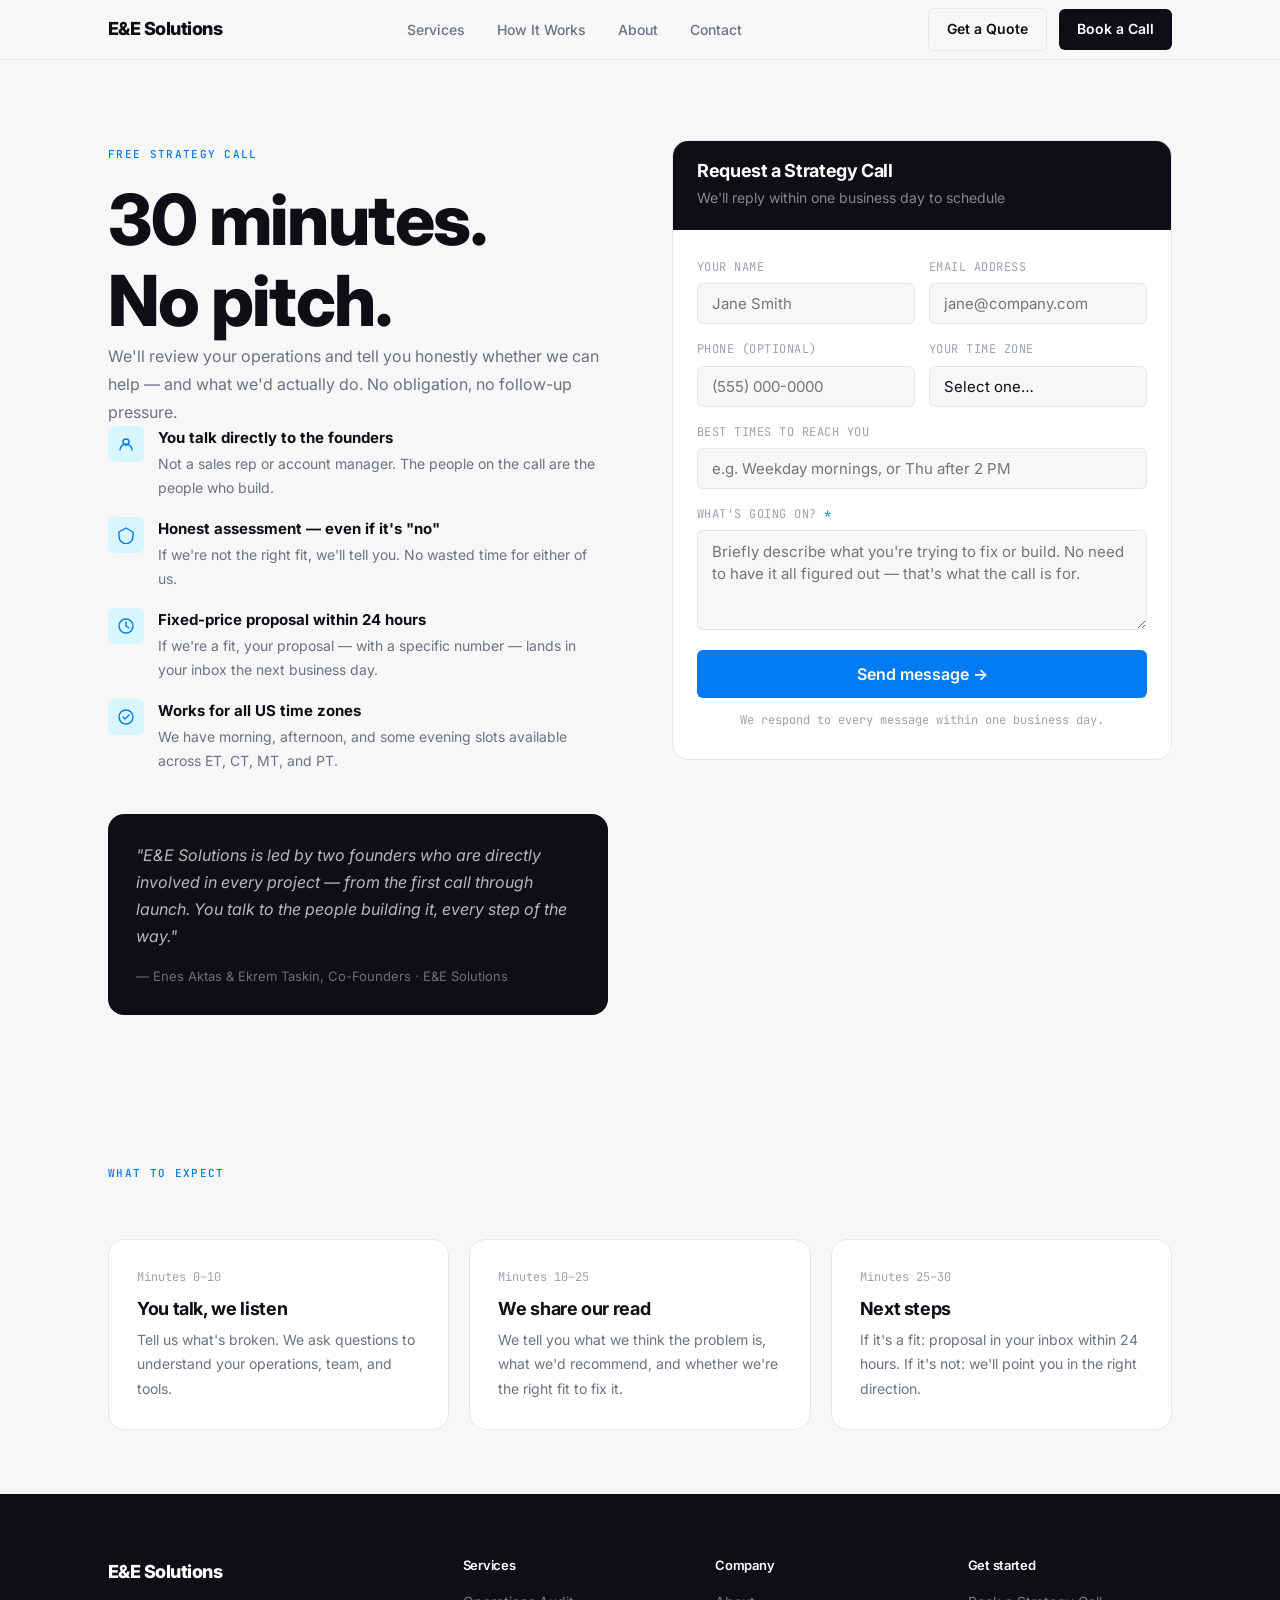
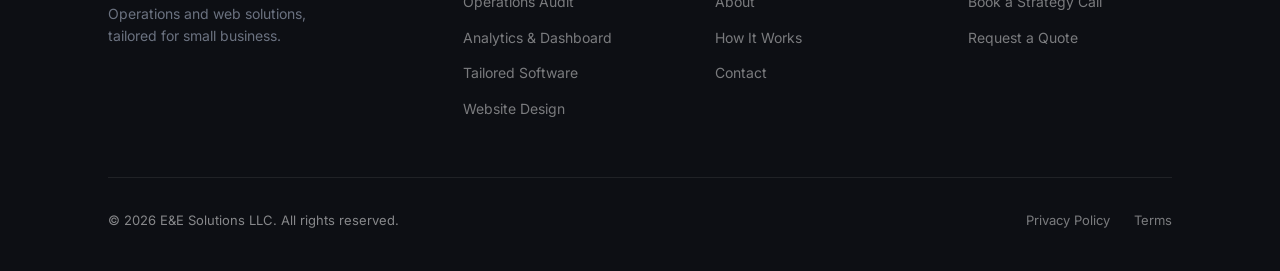
==== book-a-call.html @ d8e3f091 "Initial commit: E&E Solutions static site with Web3Forms integration - 7 HTML pages (index, about, s" ====
<!DOCTYPE html>
<html lang="en">
<head>
  <meta charset="UTF-8" />
  <meta name="viewport" content="width=device-width, initial-scale=1.0" />
  <title>Book a Free Strategy Call — E&E Solutions</title>
  <meta name="description" content="30 minutes. No pitch. We'll review your operations and tell you honestly whether we can help. Book a free strategy call with E&E Solutions." />
  <link rel="stylesheet" href="styles/main.css" />
  <style>
    .call-layout {
      display: grid;
      grid-template-columns: 1fr 1fr;
      gap: 64px;
      align-items: start;
      padding-top: calc(60px + 80px);
      padding-bottom: 80px;
    }
    .call-left h1 { margin-bottom: 20px; }
    .call-left .call-sub {
      font-size: 19px;
      color: var(--fg-muted);
      line-height: 1.65;
      margin-bottom: 40px;
      max-width: 480px;
    }

    .call-perks {
      display: flex;
      flex-direction: column;
      gap: 16px;
      margin-bottom: 40px;
    }
    .call-perk {
      display: flex;
      gap: 14px;
      align-items: flex-start;
    }
    .call-perk-icon {
      width: 36px; height: 36px;
      border-radius: var(--r-sm);
      background: var(--accent-soft);
      display: flex;
      align-items: center;
      justify-content: center;
      color: var(--accent);
      flex-shrink: 0;
    }
    .call-perk-text strong { display: block; font-size: 15px; margin-bottom: 2px; }
    .call-perk-text p { font-size: 14px; }

    .call-quote {
      background: var(--fg);
      border-radius: var(--r-lg);
      padding: 28px;
      margin-top: 40px;
    }
    .call-quote blockquote {
      font-size: 16px;
      color: rgba(255,255,255,0.7);
      line-height: 1.7;
      font-style: italic;
      margin-bottom: 16px;
    }
    .call-quote-attr {
      font-size: 13px;
      color: rgba(255,255,255,0.4);
      font-style: normal;
    }

    /* Message form */
    .msg-container {
      background: var(--bg-card);
      border: 1px solid var(--border);
      border-radius: var(--r-lg);
      overflow: hidden;
      position: sticky;
      top: 80px;
    }
    .msg-header {
      background: var(--fg);
      padding: 20px 24px;
    }
    .msg-header h3 { color: #fff; font-size: 18px; margin-bottom: 4px; }
    .msg-header p { color: rgba(255,255,255,0.5); font-size: 14px; }
    .msg-body { padding: 28px 24px; }
    .msg-row {
      display: grid;
      grid-template-columns: 1fr 1fr;
      gap: 14px;
    }
    .msg-field {
      display: flex;
      flex-direction: column;
      gap: 6px;
      margin-bottom: 16px;
    }
    .msg-field label {
      font-size: 12px;
      font-family: var(--font-mono);
      color: var(--fg-light);
      text-transform: uppercase;
      letter-spacing: 0.04em;
    }
    .msg-field input,
    .msg-field select,
    .msg-field textarea {
      background: var(--bg);
      border: 1px solid var(--border);
      border-radius: var(--r-sm);
      padding: 10px 14px;
      font-size: 15px;
      color: var(--fg);
      font-family: var(--font-sans);
      transition: border-color 0.15s;
      outline: none;
      width: 100%;
      box-sizing: border-box;
    }
    .msg-field input:focus,
    .msg-field select:focus,
    .msg-field textarea:focus { border-color: var(--accent); }
    .msg-field textarea { resize: vertical; min-height: 100px; line-height: 1.5; }
    .msg-field select { appearance: none; cursor: pointer; }
    .msg-submit {
      width: 100%;
      justify-content: center;
      margin-top: 4px;
    }
    .msg-note {
      font-size: 12px;
      color: var(--fg-light);
      text-align: center;
      margin-top: 12px;
      font-family: var(--font-mono);
    }

    /* Success state */
    .msg-success {
      display: none;
      padding: 48px 24px;
      text-align: center;
    }
    .msg-success-icon {
      width: 56px; height: 56px;
      border-radius: 50%;
      background: oklch(94% 0.06 145);
      display: flex;
      align-items: center;
      justify-content: center;
      margin: 0 auto 20px;
    }

    @media (max-width: 900px) {
      .call-layout { grid-template-columns: 1fr; }
      .calendar-container { position: static; }
    }
  </style>
</head>
<body>

<nav class="nav">
  <div class="nav-inner">
    <a href="index.html" class="nav-logo">
      E&E Solutions
    </a>
    <ul class="nav-links">
      <li><a href="services.html">Services</a></li>
      <li><a href="how-it-works.html">How It Works</a></li>
      <li><a href="about.html">About</a></li>
      <li><a href="contact.html">Contact</a></li>
    </ul>
    <div class="nav-cta">
      <a href="quote.html" class="btn btn-outline" style="padding:9px 18px;font-size:14px;">Get a Quote</a>
      <a href="book-a-call.html" class="btn btn-primary" style="padding:9px 18px;font-size:14px;">Book a Call</a>
    </div>
    <button class="hamburger" onclick="toggleMenu()" aria-label="Menu">
      <span></span><span></span><span></span>
    </button>
  </div>
</nav>
<div class="mobile-menu" id="mobileMenu">
  <a href="services.html">Services</a>
  <a href="how-it-works.html">How It Works</a>
  <a href="about.html">About</a>
  <a href="contact.html">Contact</a>
  <a href="quote.html">Get a Quote</a>
  <a href="book-a-call.html" style="color:var(--accent);font-weight:600;">Book a Call →</a>
</div>

<div class="container">
  <div class="call-layout">

    <!-- LEFT: copy -->
    <div>
      <span class="section-label">Free strategy call</span>
      <h1>30 minutes.<br/>No pitch.</h1>
      <p class="call-sub">We'll review your operations and tell you honestly whether we can help — and what we'd actually do. No obligation, no follow-up pressure.</p>

      <div class="call-perks">
        <div class="call-perk">
          <div class="call-perk-icon">
            <svg width="18" height="18" viewBox="0 0 18 18" fill="none"><circle cx="9" cy="7" r="3" stroke="currentColor" stroke-width="1.4"/><path d="M3 15c0-3.314 2.686-6 6-6s6 2.686 6 6" stroke="currentColor" stroke-width="1.4" stroke-linecap="round"/></svg>
          </div>
          <div class="call-perk-text">
            <strong>You talk directly to the founders</strong>
            <p>Not a sales rep or account manager. The people on the call are the people who build.</p>
          </div>
        </div>
        <div class="call-perk">
          <div class="call-perk-icon">
            <svg width="18" height="18" viewBox="0 0 18 18" fill="none"><path d="M9 2L2 6v4c0 4 3 7 7 8 4-1 7-4 7-8V6L9 2z" stroke="currentColor" stroke-width="1.4" stroke-linecap="round" stroke-linejoin="round"/></svg>
          </div>
          <div class="call-perk-text">
            <strong>Honest assessment — even if it's "no"</strong>
            <p>If we're not the right fit, we'll tell you. No wasted time for either of us.</p>
          </div>
        </div>
        <div class="call-perk">
          <div class="call-perk-icon">
            <svg width="18" height="18" viewBox="0 0 18 18" fill="none"><circle cx="9" cy="9" r="7" stroke="currentColor" stroke-width="1.4"/><path d="M9 5v4l3 2" stroke="currentColor" stroke-width="1.4" stroke-linecap="round"/></svg>
          </div>
          <div class="call-perk-text">
            <strong>Fixed-price proposal within 24 hours</strong>
            <p>If we're a fit, your proposal — with a specific number — lands in your inbox the next business day.</p>
          </div>
        </div>
        <div class="call-perk">
          <div class="call-perk-icon">
            <svg width="18" height="18" viewBox="0 0 18 18" fill="none"><circle cx="9" cy="9" r="7" stroke="currentColor" stroke-width="1.4"/><path d="M6 9l2 2 4-4" stroke="currentColor" stroke-width="1.4" stroke-linecap="round" stroke-linejoin="round"/></svg>
          </div>
          <div class="call-perk-text">
            <strong>Works for all US time zones</strong>
            <p>We have morning, afternoon, and some evening slots available across ET, CT, MT, and PT.</p>
          </div>
        </div>
      </div>

      <div class="call-quote">
        <blockquote>"E&E Solutions is led by two founders who are directly involved in every project — from the first call through launch. You talk to the people building it, every step of the way."</blockquote>
        <div class="call-quote-attr">— Enes Aktas &amp; Ekrem Taskin, Co-Founders · E&E Solutions</div>
      </div>
    </div>

    <!-- RIGHT: message form -->
    <div>
      <div class="msg-container" id="msgContainer">
        <div class="msg-header">
          <h3>Request a Strategy Call</h3>
          <p>We'll reply within one business day to schedule</p>
        </div>

        <form class="msg-body" id="msgForm" action="https://api.web3forms.com/submit" method="POST">
          <input type="hidden" name="access_key" value="b0d9653e-60e6-44b9-8f60-4b5c540b17ca">
          <input type="hidden" name="subject" value="New Strategy Call Request — E&E Solutions">
          <input type="hidden" name="from_name" value="E&E Solutions Website">
          <input type="hidden" name="replyto" value="email">
          <input type="checkbox" name="botcheck" style="display:none;" tabindex="-1" autocomplete="off">

          <div class="msg-row">
            <div class="msg-field">
              <label for="msg-name">Your name</label>
              <input type="text" id="msg-name" name="name" placeholder="Jane Smith" required />
            </div>
            <div class="msg-field">
              <label for="msg-email">Email address</label>
              <input type="email" id="msg-email" name="email" placeholder="jane@company.com" required />
            </div>
          </div>
          <div class="msg-row">
            <div class="msg-field">
              <label for="msg-phone">Phone (optional)</label>
              <input type="tel" id="msg-phone" name="phone" placeholder="(555) 000-0000" />
            </div>
            <div class="msg-field">
              <label for="msg-timezone">Your time zone</label>
              <select id="msg-timezone" name="timezone">
                <option value="">Select one…</option>
                <option>Eastern (ET)</option>
                <option>Central (CT)</option>
                <option>Mountain (MT)</option>
                <option>Pacific (PT)</option>
              </select>
            </div>
          </div>
          <div class="msg-field">
            <label for="msg-availability">Best times to reach you</label>
            <input type="text" id="msg-availability" name="availability" placeholder="e.g. Weekday mornings, or Thu after 2 PM" />
          </div>
          <div class="msg-field">
            <label for="msg-body">What's going on? <span style="color:var(--accent);">*</span></label>
            <textarea id="msg-body" name="message" placeholder="Briefly describe what you're trying to fix or build. No need to have it all figured out — that's what the call is for." required></textarea>
          </div>
          <button type="submit" class="btn btn-accent msg-submit" id="msgSubmitBtn">
            Send message →
          </button>
          <p class="msg-note">We respond to every message within one business day.</p>
        </form>

        <div class="msg-success" id="msgSuccess">
          <div class="msg-success-icon">
            <svg width="28" height="22" viewBox="0 0 28 22" fill="none"><path d="M2 11l8 8L26 2" stroke="oklch(45% 0.15 145)" stroke-width="2.5" stroke-linecap="round" stroke-linejoin="round"/></svg>
          </div>
          <h3 style="margin-bottom:8px;">Message sent.</h3>
          <p style="font-size:15px;color:var(--fg-muted);margin-bottom:4px;">We'll be in touch within one business day to schedule your call.</p>
          <p style="font-size:13px;color:var(--fg-light);font-family:var(--font-mono);">info@eesolutions.info</p>
        </div>
      </div>
    </div>

  </div>
</div>

<section style="background:var(--bg);padding:64px 0;">
  <div class="container">
    <span class="section-label">What to expect</span>
    <div style="display:grid;grid-template-columns:repeat(3,1fr);gap:20px;margin-top:40px;" class="reveal">
      <div style="background:var(--bg-card);border:1px solid var(--border);border-radius:var(--r-lg);padding:28px;">
        <div style="font-family:var(--font-mono);font-size:12px;color:var(--fg-light);margin-bottom:12px;">Minutes 0–10</div>
        <h4 style="margin-bottom:8px;">You talk, we listen</h4>
        <p style="font-size:14px;">Tell us what's broken. We ask questions to understand your operations, team, and tools.</p>
      </div>
      <div style="background:var(--bg-card);border:1px solid var(--border);border-radius:var(--r-lg);padding:28px;">
        <div style="font-family:var(--font-mono);font-size:12px;color:var(--fg-light);margin-bottom:12px;">Minutes 10–25</div>
        <h4 style="margin-bottom:8px;">We share our read</h4>
        <p style="font-size:14px;">We tell you what we think the problem is, what we'd recommend, and whether we're the right fit to fix it.</p>
      </div>
      <div style="background:var(--bg-card);border:1px solid var(--border);border-radius:var(--r-lg);padding:28px;">
        <div style="font-family:var(--font-mono);font-size:12px;color:var(--fg-light);margin-bottom:12px;">Minutes 25–30</div>
        <h4 style="margin-bottom:8px;">Next steps</h4>
        <p style="font-size:14px;">If it's a fit: proposal in your inbox within 24 hours. If it's not: we'll point you in the right direction.</p>
      </div>
    </div>
  </div>
</section>

<footer class="footer">
  <div class="container">
    <div class="footer-grid">
      <div class="footer-brand">
        <div class="footer-logo">E&E Solutions</div>
        <p class="footer-tagline">Operations and web solutions, tailored for small business.</p>
      </div>
      <div class="footer-col"><h4>Services</h4><ul>
        <li><a href="services.html#operations-audit">Operations Audit</a></li>
        <li><a href="services.html#analytics-dashboard">Analytics & Dashboard</a></li>
        <li><a href="services.html#tailored-software">Tailored Software</a></li>
        <li><a href="services.html#website-design">Website Design</a></li>
      </ul></div>
      <div class="footer-col"><h4>Company</h4><ul>
        <li><a href="about.html">About</a></li>
        <li><a href="how-it-works.html">How It Works</a></li>
        <li><a href="contact.html">Contact</a></li>
      </ul></div>
      <div class="footer-col"><h4>Get started</h4><ul>
        <li><a href="book-a-call.html">Book a Strategy Call</a></li>
        <li><a href="quote.html">Request a Quote</a></li>
      </ul></div>
    </div>
    <div class="footer-bottom">
      <span>© 2026 E&E Solutions LLC. All rights reserved.</span>
      <div style="display:flex;gap:24px;"><a href="#">Privacy Policy</a><a href="#">Terms</a></div>
    </div>
  </div>
</footer>

<script>
  function toggleMenu() { document.getElementById('mobileMenu').classList.toggle('open'); }

  const msgForm = document.getElementById('msgForm');
  const msgSubmitBtn = document.getElementById('msgSubmitBtn');

  msgForm.addEventListener('submit', async (e) => {
    e.preventDefault();

    const originalLabel = msgSubmitBtn.innerHTML;
    msgSubmitBtn.disabled = true;
    msgSubmitBtn.innerHTML = 'Sending…';

    try {
      const formData = new FormData(msgForm);
      const response = await fetch('https://api.web3forms.com/submit', {
        method: 'POST',
        body: formData,
        headers: { 'Accept': 'application/json' },
      });
      const data = await response.json();

      if (data.success) {
        msgForm.style.display = 'none';
        document.getElementById('msgSuccess').style.display = 'block';
      } else {
        alert('Sorry, something went wrong. Please email us directly at info@eesolutions.info');
        msgSubmitBtn.disabled = false;
        msgSubmitBtn.innerHTML = originalLabel;
      }
    } catch (err) {
      alert('Network error. Please email us directly at info@eesolutions.info');
      msgSubmitBtn.disabled = false;
      msgSubmitBtn.innerHTML = originalLabel;
    }
  });

  const observer = new IntersectionObserver((entries) => {
    entries.forEach(e => { if (e.isIntersecting) e.target.classList.add('visible'); });
  }, { threshold: 0.1 });
  document.querySelectorAll('.reveal').forEach(el => observer.observe(el));
</script>
</body>
</html>
---- styles/main.css ----
/* E&E Solutions — Global Design System */
@import url('https://fonts.googleapis.com/css2?family=Inter:wght@300;400;500;600;700;800;900&family=JetBrains+Mono:wght@400;500&display=swap');

:root {
  /* Colors */
  --bg:        #F7F7F8;
  --bg-card:   #FFFFFF;
  --bg-dark:   #0D0F14;
  --fg:        #0D0F14;
  --fg-muted:  #6B7280;
  --fg-light:  #9CA3AF;
  --border:    #E5E7EB;
  --border-dark: #1F2937;

  --accent:    oklch(58% 0.22 248);
  --accent-hover: oklch(52% 0.22 248);
  --accent-soft:  oklch(96% 0.05 248);

  /* Typography */
  --font-sans: 'Inter', -apple-system, BlinkMacSystemFont, sans-serif;
  --font-mono: 'JetBrains Mono', 'Fira Code', monospace;

  /* Spacing */
  --section-pad: clamp(64px, 10vw, 120px);
  --page-max: 1160px;
  --page-gutter: clamp(20px, 5vw, 48px);

  /* Radius */
  --r-sm: 6px;
  --r-md: 10px;
  --r-lg: 16px;

  /* Shadows */
  --shadow-sm: 0 1px 3px rgba(0,0,0,0.06), 0 1px 2px rgba(0,0,0,0.04);
  --shadow-md: 0 4px 16px rgba(0,0,0,0.08), 0 1px 4px rgba(0,0,0,0.04);
  --shadow-lg: 0 12px 40px rgba(0,0,0,0.12), 0 4px 12px rgba(0,0,0,0.06);
}

*, *::before, *::after { box-sizing: border-box; margin: 0; padding: 0; }

html { scroll-behavior: smooth; }

body {
  font-family: var(--font-sans);
  background: var(--bg);
  color: var(--fg);
  line-height: 1.6;
  -webkit-font-smoothing: antialiased;
  font-size: 16px;
}

/* ── Layout ── */
.container {
  max-width: var(--page-max);
  margin: 0 auto;
  padding: 0 var(--page-gutter);
}

section { padding: var(--section-pad) 0; }

/* ── Typography ── */
h1, h2, h3, h4, h5 {
  font-weight: 700;
  letter-spacing: -0.02em;
  line-height: 1.15;
  color: var(--fg);
}
h1 { font-size: clamp(36px, 5.5vw, 72px); font-weight: 800; }
h2 { font-size: clamp(28px, 3.5vw, 48px); }
h3 { font-size: clamp(20px, 2.5vw, 28px); }
h4 { font-size: 18px; }

p { color: var(--fg-muted); line-height: 1.75; }
a { color: inherit; text-decoration: none; }

.label {
  font-family: var(--font-mono);
  font-size: 11px;
  font-weight: 500;
  letter-spacing: 0.1em;
  text-transform: uppercase;
  color: var(--fg-light);
}

.section-label {
  display: inline-block;
  font-family: var(--font-mono);
  font-size: 11px;
  letter-spacing: 0.12em;
  text-transform: uppercase;
  color: var(--accent);
  font-weight: 500;
  margin-bottom: 16px;
}

/* ── Buttons ── */
.btn {
  display: inline-flex;
  align-items: center;
  gap: 8px;
  font-family: var(--font-sans);
  font-size: 15px;
  font-weight: 600;
  border-radius: var(--r-sm);
  cursor: pointer;
  border: none;
  transition: all 0.18s ease;
  text-decoration: none;
  white-space: nowrap;
}

.btn-primary {
  background: var(--fg);
  color: #fff;
  padding: 12px 24px;
}
.btn-primary:hover {
  background: var(--accent);
  transform: translateY(-1px);
  box-shadow: 0 4px 20px rgba(0,0,0,0.15);
}

.btn-accent {
  background: var(--accent);
  color: #fff;
  padding: 14px 28px;
  font-size: 16px;
}
.btn-accent:hover {
  background: var(--accent-hover);
  transform: translateY(-1px);
  box-shadow: 0 6px 24px oklch(58% 0.22 248 / 0.35);
}

.btn-outline {
  background: transparent;
  color: var(--fg);
  padding: 12px 24px;
  border: 1.5px solid var(--border);
}
.btn-outline:hover {
  border-color: var(--fg);
  background: var(--fg);
  color: #fff;
}

.btn-ghost {
  background: transparent;
  color: var(--fg-muted);
  padding: 12px 0;
  font-size: 14px;
  font-weight: 500;
}
.btn-ghost:hover { color: var(--fg); }
.btn-ghost svg { transition: transform 0.15s; }
.btn-ghost:hover svg { transform: translateX(3px); }

/* ── Nav ── */
.nav {
  position: fixed;
  top: 0; left: 0; right: 0;
  z-index: 100;
  background: rgba(247, 247, 248, 0.88);
  backdrop-filter: blur(12px);
  -webkit-backdrop-filter: blur(12px);
  border-bottom: 1px solid var(--border);
  height: 60px;
  display: flex;
  align-items: center;
}

.nav-inner {
  display: flex;
  align-items: center;
  justify-content: space-between;
  width: 100%;
  max-width: var(--page-max);
  margin: 0 auto;
  padding: 0 var(--page-gutter);
}

.nav-logo {
  font-weight: 800;
  font-size: 18px;
  letter-spacing: -0.03em;
  color: var(--fg);
  display: flex;
  align-items: center;
  gap: 8px;
}

.nav-logo-mark {
  width: 28px; height: 28px;
  background: var(--fg);
  border-radius: 6px;
  display: flex;
  align-items: center;
  justify-content: center;
  color: #fff;
  font-size: 13px;
  font-weight: 800;
  letter-spacing: -0.04em;
}

.nav-links {
  display: flex;
  align-items: center;
  gap: 32px;
  list-style: none;
}
.nav-links a {
  font-size: 14px;
  font-weight: 500;
  color: var(--fg-muted);
  transition: color 0.15s;
}
.nav-links a:hover, .nav-links a.active { color: var(--fg); }

.nav-cta { display: flex; align-items: center; gap: 12px; }

.hamburger {
  display: none;
  flex-direction: column;
  gap: 5px;
  cursor: pointer;
  padding: 4px;
  background: none;
  border: none;
}
.hamburger span {
  display: block;
  width: 22px;
  height: 2px;
  background: var(--fg);
  border-radius: 2px;
  transition: all 0.2s;
}

.mobile-menu {
  display: none;
  position: fixed;
  top: 60px; left: 0; right: 0;
  background: var(--bg);
  border-bottom: 1px solid var(--border);
  padding: 16px var(--page-gutter) 24px;
  z-index: 99;
  flex-direction: column;
  gap: 8px;
}
.mobile-menu.open { display: flex; }
.mobile-menu a {
  font-size: 15px;
  font-weight: 500;
  color: var(--fg-muted);
  padding: 8px 0;
  border-bottom: 1px solid var(--border);
}
.mobile-menu a:last-child { border-bottom: none; }
.mobile-menu a:hover { color: var(--fg); }

/* ── Cards ── */
.card {
  background: var(--bg-card);
  border: 1px solid var(--border);
  border-radius: var(--r-lg);
  padding: 28px;
  transition: box-shadow 0.2s, transform 0.2s;
}
.card:hover {
  box-shadow: var(--shadow-md);
  transform: translateY(-2px);
}

/* ── Chips ── */
.chip {
  display: inline-flex;
  align-items: center;
  gap: 6px;
  background: var(--accent-soft);
  color: var(--accent);
  border-radius: 100px;
  padding: 4px 12px;
  font-size: 12px;
  font-weight: 600;
  letter-spacing: 0.02em;
}

/* ── Section headings ── */
.section-head {
  max-width: 600px;
  margin-bottom: 56px;
}
.section-head h2 { margin-bottom: 16px; }
.section-head p { font-size: 18px; line-height: 1.7; }

/* ── Divider ── */
hr {
  border: none;
  border-top: 1px solid var(--border);
  margin: 0;
}

/* ── Forms ── */
.form-group { display: flex; flex-direction: column; gap: 6px; }
.form-group label {
  font-size: 13px;
  font-weight: 600;
  color: var(--fg);
}
.form-input,
.form-textarea,
.form-select {
  font-family: var(--font-sans);
  font-size: 15px;
  color: var(--fg);
  background: var(--bg-card);
  border: 1.5px solid var(--border);
  border-radius: var(--r-sm);
  padding: 10px 14px;
  width: 100%;
  outline: none;
  transition: border-color 0.15s;
}
.form-input:focus,
.form-textarea:focus,
.form-select:focus {
  border-color: var(--accent);
}
.form-textarea { resize: vertical; min-height: 120px; }
.form-select { appearance: none; cursor: pointer; }

/* ── Badge ── */
.badge {
  display: inline-flex;
  align-items: center;
  background: var(--fg);
  color: #fff;
  border-radius: 4px;
  padding: 2px 8px;
  font-size: 11px;
  font-weight: 700;
  letter-spacing: 0.06em;
  text-transform: uppercase;
}
.badge-accent {
  background: var(--accent);
}

/* ── Footer ── */
.footer {
  background: var(--bg-dark);
  color: rgba(255,255,255,0.5);
  padding: 64px 0 40px;
}
.footer-grid {
  display: grid;
  grid-template-columns: 1.5fr 1fr 1fr 1fr;
  gap: 48px;
  margin-bottom: 56px;
}
.footer-brand { }
.footer-logo {
  font-weight: 800;
  font-size: 18px;
  letter-spacing: -0.03em;
  color: #fff;
  display: flex;
  align-items: center;
  gap: 8px;
  margin-bottom: 16px;
}
.footer-logo-mark {
  width: 28px; height: 28px;
  background: var(--accent);
  border-radius: 6px;
  display: flex;
  align-items: center;
  justify-content: center;
  color: #fff;
  font-size: 13px;
  font-weight: 800;
}
.footer-tagline {
  font-size: 14px;
  line-height: 1.6;
  max-width: 240px;
}
.footer-col h4 {
  font-size: 13px;
  font-weight: 600;
  color: #fff;
  margin-bottom: 16px;
}
.footer-col ul { list-style: none; display: flex; flex-direction: column; gap: 10px; }
.footer-col ul a {
  font-size: 14px;
  color: rgba(255,255,255,0.45);
  transition: color 0.15s;
}
.footer-col ul a:hover { color: rgba(255,255,255,0.85); }
.footer-bottom {
  padding-top: 32px;
  border-top: 1px solid rgba(255,255,255,0.08);
  display: flex;
  align-items: center;
  justify-content: space-between;
  font-size: 13px;
}
.footer-bottom a { color: rgba(255,255,255,0.45); }
.footer-bottom a:hover { color: rgba(255,255,255,0.85); }

/* ── Scroll reveal ── */
.reveal {
  opacity: 0;
  transform: translateY(20px);
  transition: opacity 0.55s ease, transform 0.55s ease;
}
.reveal.visible {
  opacity: 1;
  transform: none;
}

/* ── Page header (inner pages) ── */
.page-hero {
  padding-top: calc(60px + 80px);
  padding-bottom: 64px;
  background: var(--bg);
  border-bottom: 1px solid var(--border);
}
.page-hero h1 { margin-bottom: 16px; }
.page-hero p { font-size: 20px; max-width: 580px; }

/* ── Responsive ── */
@media (max-width: 768px) {
  .nav-links, .nav-cta { display: none; }
  .hamburger { display: flex; }
  .footer-grid { grid-template-columns: 1fr 1fr; }
}
@media (max-width: 480px) {
  .footer-grid { grid-template-columns: 1fr; }
}
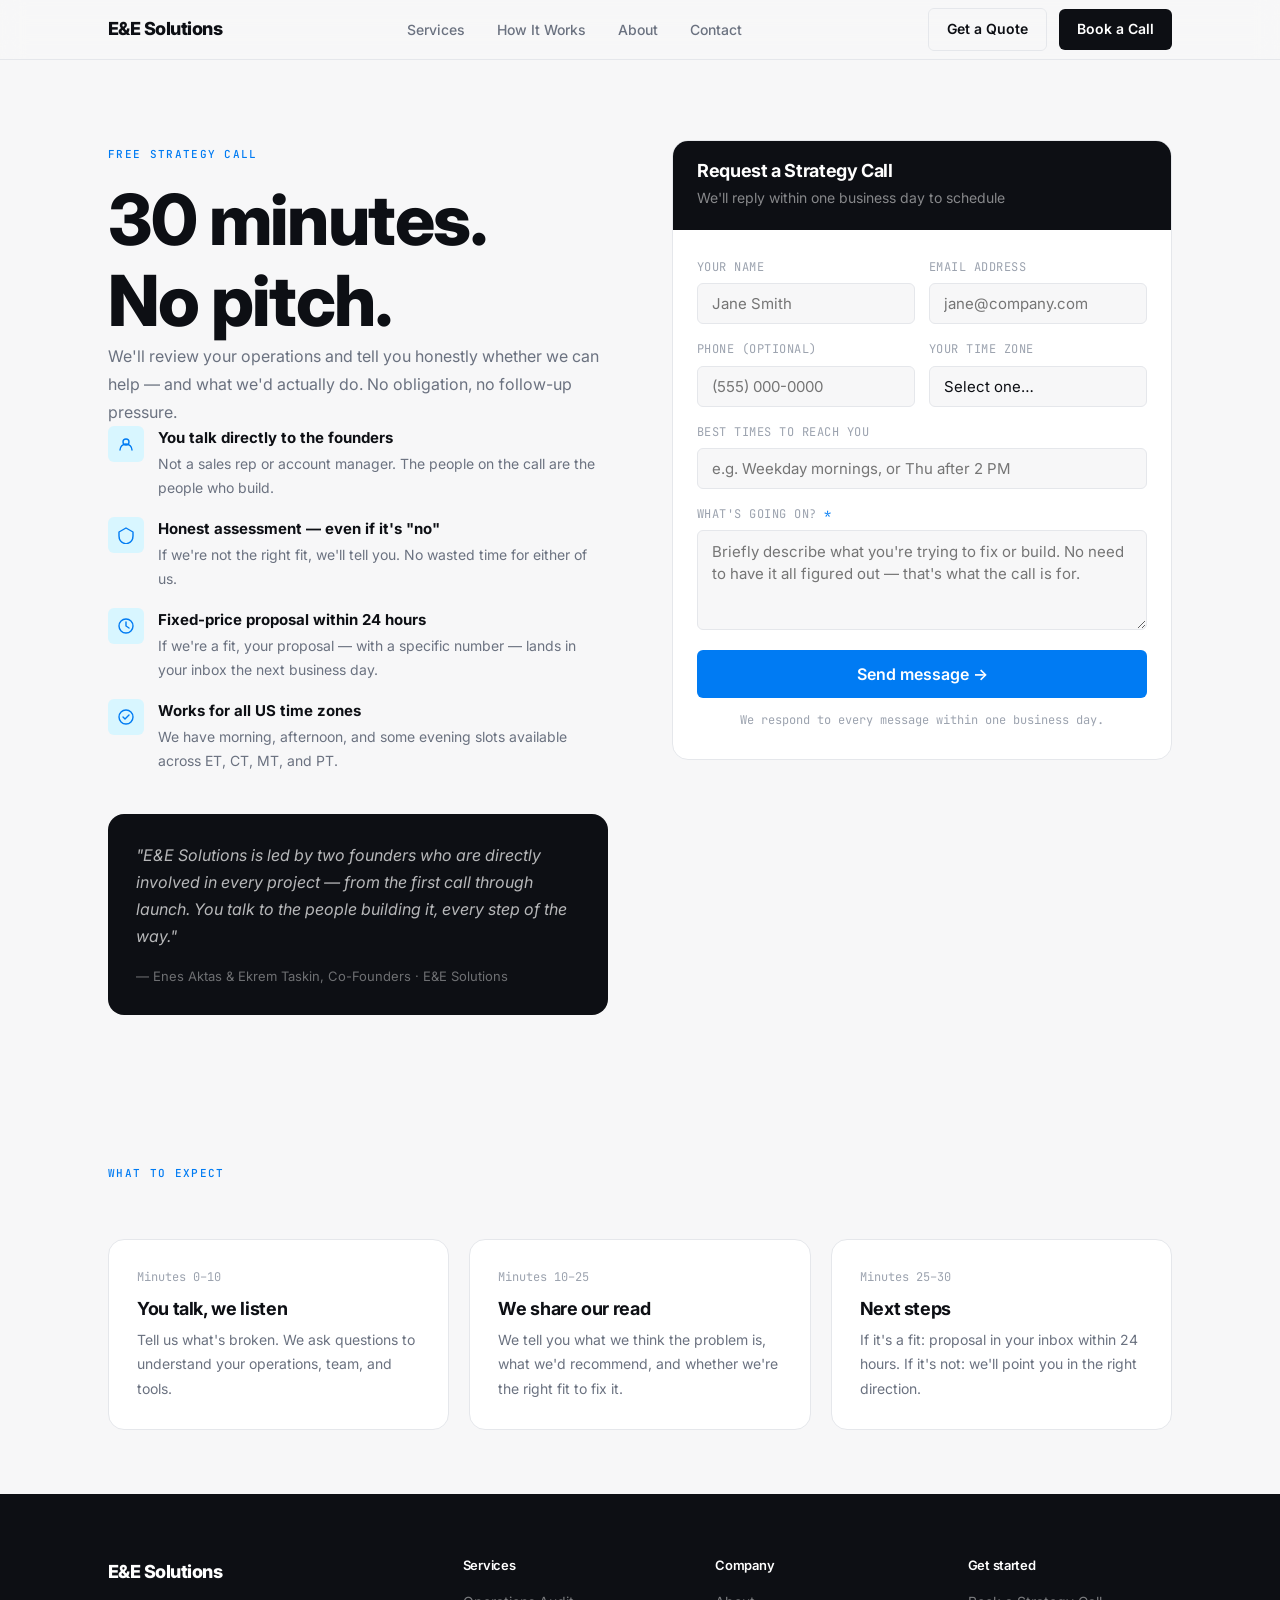
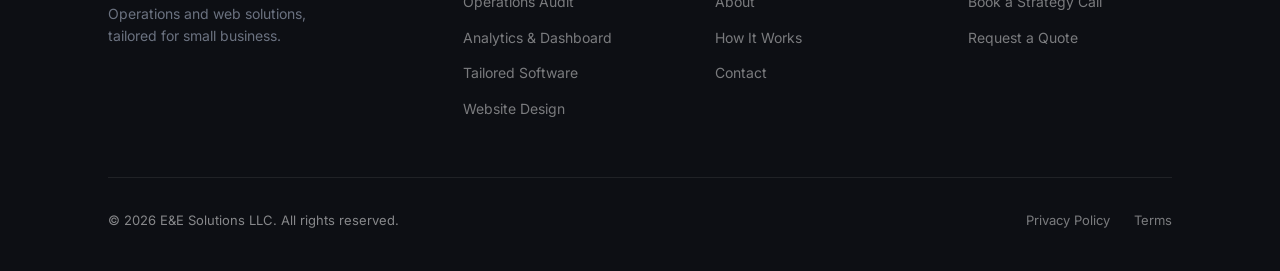
==== commit 5f2fe14b: "Re-add book-a-call.html with Web3Forms; remove .info domain references Removed all references to ees" ====
--- a/book-a-call.html
+++ b/book-a-call.html
@@ -302,7 +302,7 @@
           </div>
           <h3 style="margin-bottom:8px;">Message sent.</h3>
           <p style="font-size:15px;color:var(--fg-muted);margin-bottom:4px;">We'll be in touch within one business day to schedule your call.</p>
-          <p style="font-size:13px;color:var(--fg-light);font-family:var(--font-mono);">info@eesolutions.info</p>
+          <p style="font-size:13px;color:var(--fg-light);font-family:var(--font-mono);">Check your inbox for confirmation.</p>
         </div>
       </div>
     </div>
@@ -389,12 +389,12 @@
         msgForm.style.display = 'none';
         document.getElementById('msgSuccess').style.display = 'block';
       } else {
-        alert('Sorry, something went wrong. Please email us directly at info@eesolutions.info');
+        alert('Sorry, something went wrong. Please try again or use the contact page.');
         msgSubmitBtn.disabled = false;
         msgSubmitBtn.innerHTML = originalLabel;
       }
     } catch (err) {
-      alert('Network error. Please email us directly at info@eesolutions.info');
+      alert('Network error. Please try again or use the contact page.');
       msgSubmitBtn.disabled = false;
       msgSubmitBtn.innerHTML = originalLabel;
     }
